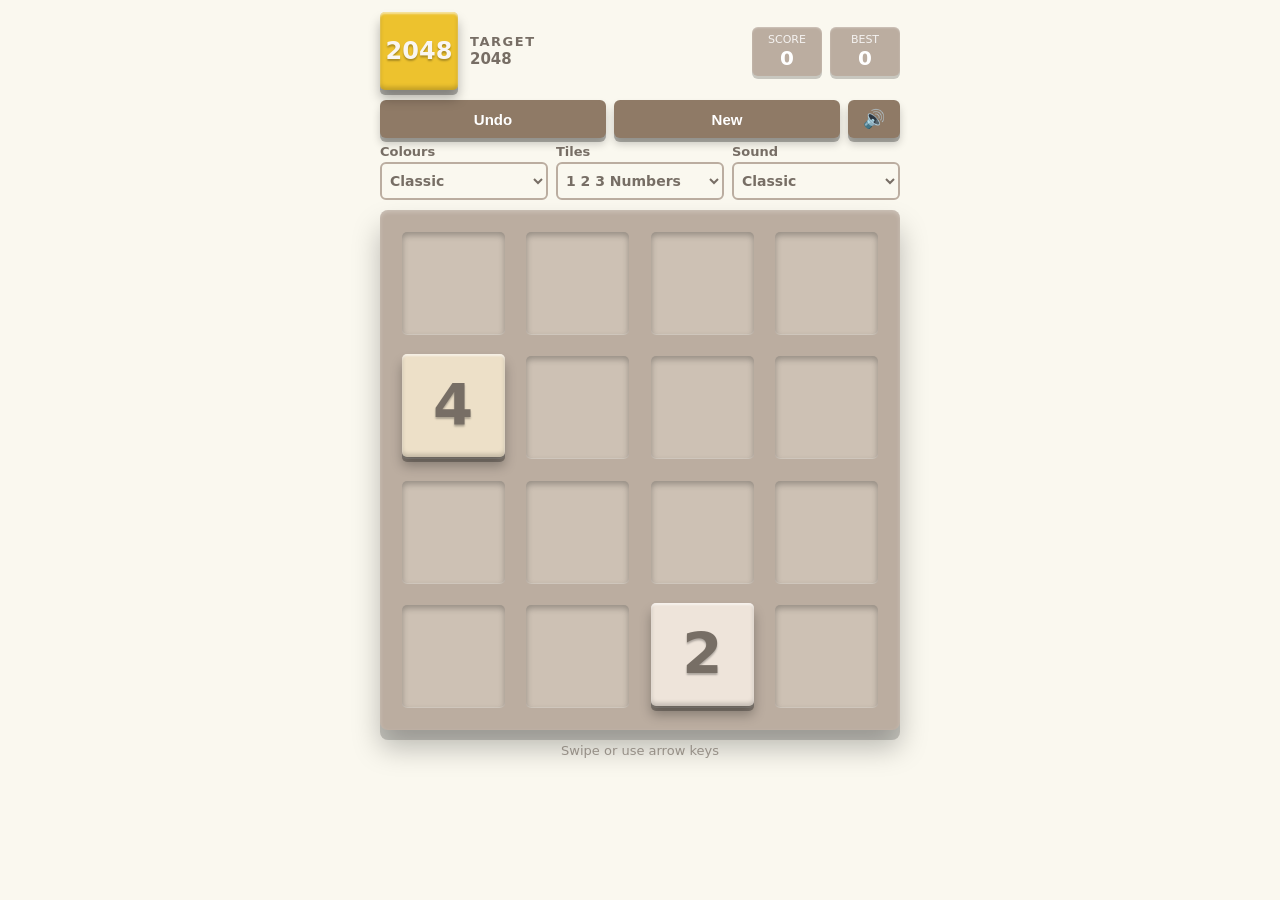
==== 2048/www/index.html @ e352c497 "2048: selectable sound packs (classic, bubble, chime, pistol) Co-Authored-By: Claude Sonnet 5.5 <nor" ====
<!DOCTYPE html>
<html lang="en">
<head>
<meta charset="utf-8">
<meta name="viewport" content="width=device-width, initial-scale=1, maximum-scale=1, user-scalable=no">
<title>2048</title>
<link rel="stylesheet" href="style.css">
</head>
<body>
<main>
  <header>
    <div class="goal"><div id="goal" class="tile"></div><div class="gtxt"><b>TARGET</b><span id="gname"></span></div></div>
    <div class="scores">
      <div class="box"><span>SCORE</span><b id="score">0</b></div>
      <div class="box"><span>BEST</span><b id="best">0</b></div>
    </div>
  </header>
  <div class="bar">
    <button id="undo">Undo</button>
    <button id="new">New</button>
    <button id="snd" aria-label="Sound">🔊</button>
  </div>
  <div class="opts">
    <label>Colours <select id="theme"></select></label>
    <label>Tiles <select id="tileset"></select></label>
    <label>Sound <select id="sndpack"></select></label>
  </div>
  <div id="board" aria-label="Game board"></div>
  <div id="overlay" hidden><div><h2 id="msg"></h2><button id="again">Play again</button><button id="keep" hidden>Keep going</button></div></div>
  <p class="hint">Swipe or use arrow keys</p>
</main>
<script src="lib/three.min.js"></script>
<script src="core3d.js"></script>
<script src="specs3d.js"></script>
<script src="models3d.js"></script>
<script src="photos.js"></script>
<script src="logic.js"></script>
<script src="game.js"></script>
</body>
</html>
---- 2048/www/style.css ----
:root{--gap:2.4vmin;--size:min(92vw,520px);
--bg:#faf8ef;--fg:#776e65;--board:#bbada0;--cell:rgba(238,228,218,.35);--box:#bbada0;--btn:#8f7a66}
*{box-sizing:border-box;-webkit-tap-highlight-color:transparent}
html,body{margin:0;height:100%;background:var(--bg);color:var(--fg);font-family:system-ui,Arial,sans-serif;overscroll-behavior:none;user-select:none;transition:background .3s}
#board{touch-action:none}
main{width:var(--size);margin:0 auto;padding:max(12px,env(safe-area-inset-top)) 0 12px}
header{display:flex;justify-content:space-between;align-items:center}
h1{font-size:clamp(44px,13vw,72px);margin:0}
.scores{display:flex;gap:8px}
.box{background:var(--box);color:#fff;border-radius:6px;padding:6px 14px;text-align:center;min-width:70px}
.box span{display:block;font-size:11px;opacity:.85}
.box b{font-size:20px}
.bar{display:flex;gap:8px;margin:10px 0 6px}
.bar button{flex:1}
.bar #snd{flex:0 0 52px;font-size:18px;padding:8px 0}
.opts{display:flex;gap:10px;margin-bottom:10px;font-size:13px}
.opts label{flex:1;display:flex;flex-direction:column;gap:3px;font-weight:600}
select{font:inherit;font-size:15px;padding:8px;border-radius:6px;border:2px solid var(--box);background:var(--bg);color:var(--fg)}
button{background:var(--btn);color:#fff;border:0;border-radius:6px;padding:10px 16px;font-size:15px;font-weight:bold;cursor:pointer}
button:active{filter:brightness(.88)}
#board{position:relative;width:var(--size);height:var(--size);background:var(--board);border-radius:8px}
.cell,.tile{position:absolute;width:calc((100% - 5*var(--gap))/4);height:calc((100% - 5*var(--gap))/4);border-radius:5px}
.cell{background:var(--cell)}
.tile{display:flex;align-items:center;justify-content:center;font-weight:bold;font-size:calc(var(--size)/9);line-height:1}
.tile.emoji{font-size:calc(var(--size)/7)}
.tile.sm{font-size:calc(var(--size)/11)}
.tile.xs{font-size:calc(var(--size)/14)}
.tile.new{animation:pop .15s}
.tile.merge{animation:bump .18s}
@keyframes pop{from{transform:scale(0)}to{transform:scale(1)}}
@keyframes bump{50%{transform:scale(1.18)}}
#overlay{position:fixed;inset:0;background:color-mix(in srgb,var(--bg) 85%,transparent);display:flex;align-items:center;justify-content:center;text-align:center}
#overlay[hidden]{display:none}
#overlay h2{font-size:40px;margin:0 0 16px}
#overlay button{margin:4px}
.hint{text-align:center;font-size:13px;opacity:.7}
@media (prefers-reduced-motion:reduce){.tile.new,.tile.merge{animation:none}}
.tile svg{width:92%;height:auto;overflow:visible}
/* 3D look */
#board{box-shadow:0 10px 0 rgba(0,0,0,.18),0 18px 28px rgba(0,0,0,.25),inset 0 2px 4px rgba(255,255,255,.25)}
.cell{box-shadow:inset 0 3px 6px rgba(0,0,0,.28),inset 0 -1px 0 rgba(255,255,255,.2)}
.tile{background-image:linear-gradient(160deg,rgba(255,255,255,.38) 0%,rgba(255,255,255,0) 45%,rgba(0,0,0,.22) 100%);
box-shadow:0 5px 0 rgba(0,0,0,.28),0 9px 12px rgba(0,0,0,.28),inset 0 2px 2px rgba(255,255,255,.55),inset 0 -3px 4px rgba(0,0,0,.18);
text-shadow:0 2px 2px rgba(0,0,0,.28);transform:translateY(-2px)}
.tile.emoji{text-shadow:0 4px 5px rgba(0,0,0,.35)}

button{box-shadow:0 4px 0 rgba(0,0,0,.28),0 6px 8px rgba(0,0,0,.2);transition:transform .08s,box-shadow .08s}
button:active{transform:translateY(3px);box-shadow:0 1px 0 rgba(0,0,0,.28)}
.box{box-shadow:0 3px 0 rgba(0,0,0,.2),inset 0 1px 2px rgba(255,255,255,.3)}
h1{text-shadow:0 2px 0 rgba(255,255,255,.4),0 5px 0 rgba(0,0,0,.15),0 8px 10px rgba(0,0,0,.2)}
@keyframes pop{from{transform:translateY(-2px) scale(0)}to{transform:translateY(-2px) scale(1)}}
@keyframes bump{50%{transform:translateY(-2px) scale(1.18)}}
.tile img{width:96%;height:auto;filter:drop-shadow(0 4px 3px rgba(0,0,0,.25));pointer-events:none}

.goal{display:flex;align-items:center;gap:12px}
.goal .tile{position:relative;flex:0 0 auto;width:78px;height:78px;transform:none;font-size:24px;overflow:hidden}
.goal .tile.emoji{font-size:42px}
.goal .tile img{width:94%}
.gtxt{display:flex;flex-direction:column;line-height:1.2}
.gtxt b{font-size:13px;letter-spacing:.12em}
.gtxt span{font-size:15px;font-weight:700}

.tile.photoTile{overflow:hidden;background:#1a1a20!important;box-shadow:0 5px 0 rgba(0,0,0,.28),0 9px 12px rgba(0,0,0,.28),inset 0 0 0 3px var(--ring)}
.tile.photoTile img{width:100%;height:100%;object-fit:cover;filter:none;padding:0;border-radius:0;transform:scale(1.04);
mix-blend-mode:normal;-webkit-mask-image:none;mask-image:none;pointer-events:none}
.tile.photoTile::after{content:"";position:absolute;inset:0;border-radius:inherit;pointer-events:none;box-shadow:inset 0 0 0 3px var(--ring);background:linear-gradient(160deg,rgba(255,255,255,.14),rgba(255,255,255,0) 40%)}
.opts{gap:8px}.opts select{font-size:14px;padding:8px 4px;min-width:0;width:100%}
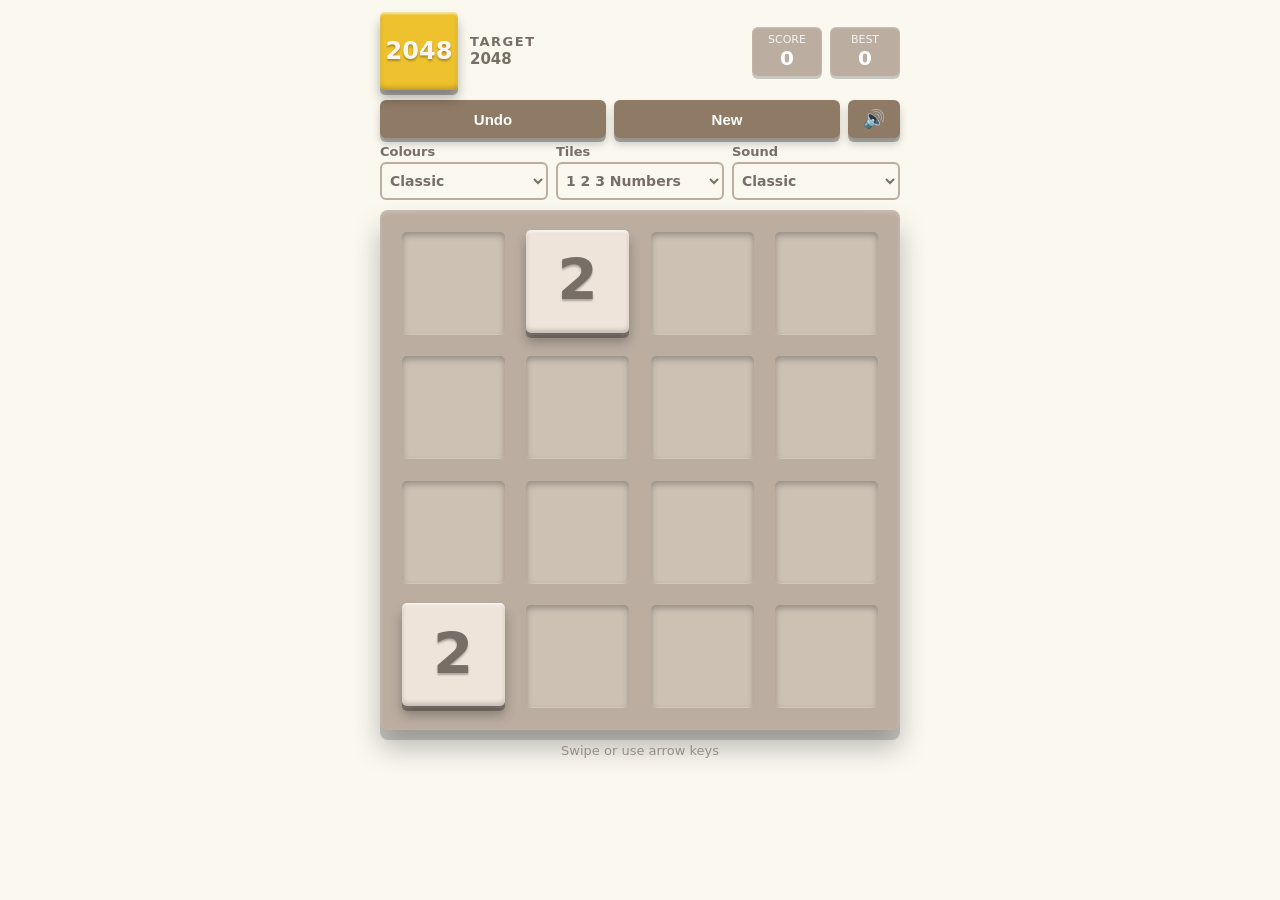
==== commit 63257342: "2048: add Eyewear (original photos) tile set Co-Authored-By: Claude Sonnet 5.5 <noreply@anthropic.co" ====
--- a/2048/www/index.html
+++ b/2048/www/index.html
@@ -34,6 +34,7 @@
 <script src="specs3d.js"></script>
 <script src="models3d.js"></script>
 <script src="photos.js"></script>
+<script src="photos_orig.js"></script>
 <script src="logic.js"></script>
 <script src="game.js"></script>
 </body>
--- a/2048/www/style.css
+++ b/2048/www/style.css
@@ -65,3 +65,6 @@
 mix-blend-mode:normal;-webkit-mask-image:none;mask-image:none;pointer-events:none}
 .tile.photoTile::after{content:"";position:absolute;inset:0;border-radius:inherit;pointer-events:none;box-shadow:inset 0 0 0 3px var(--ring);background:linear-gradient(160deg,rgba(255,255,255,.14),rgba(255,255,255,0) 40%)}
 .opts{gap:8px}.opts select{font-size:14px;padding:8px 4px;min-width:0;width:100%}
+
+.tile.photoOrig{background:#f4f4f6!important;overflow:hidden;box-shadow:0 5px 0 rgba(0,0,0,.28),0 9px 12px rgba(0,0,0,.28),inset 0 0 0 3px var(--ring)}
+.tile.photoOrig img{width:100%;height:auto;object-fit:contain;transform:none;margin:0}
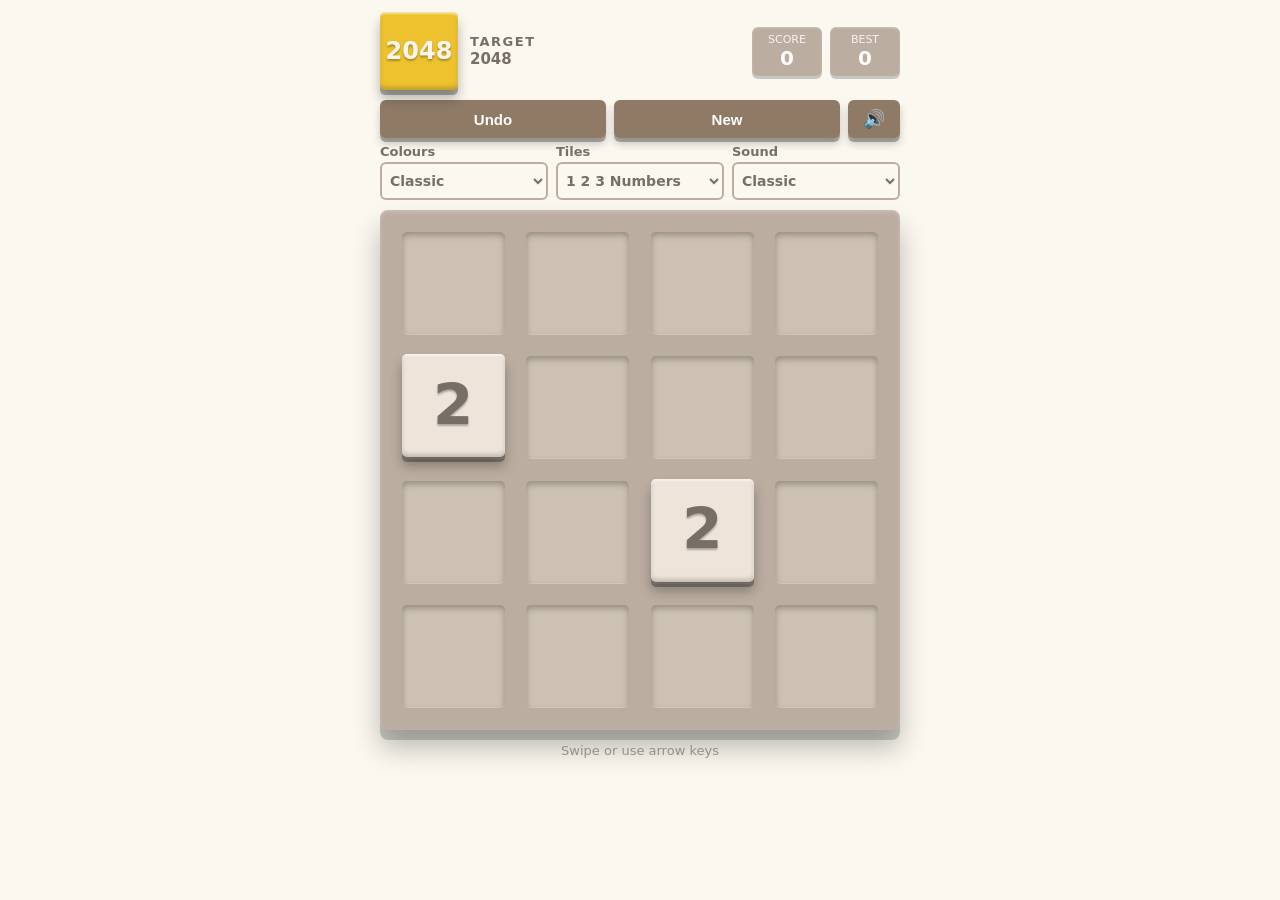
==== commit 7173baa9: "2048: keep only original-photo Eyewear set Co-Authored-By: Claude Sonnet 5.5 <noreply@anthropic.com>" ====
--- a/2048/www/index.html
+++ b/2048/www/index.html
@@ -33,7 +33,6 @@
 <script src="core3d.js"></script>
 <script src="specs3d.js"></script>
 <script src="models3d.js"></script>
-<script src="photos.js"></script>
 <script src="photos_orig.js"></script>
 <script src="logic.js"></script>
 <script src="game.js"></script>
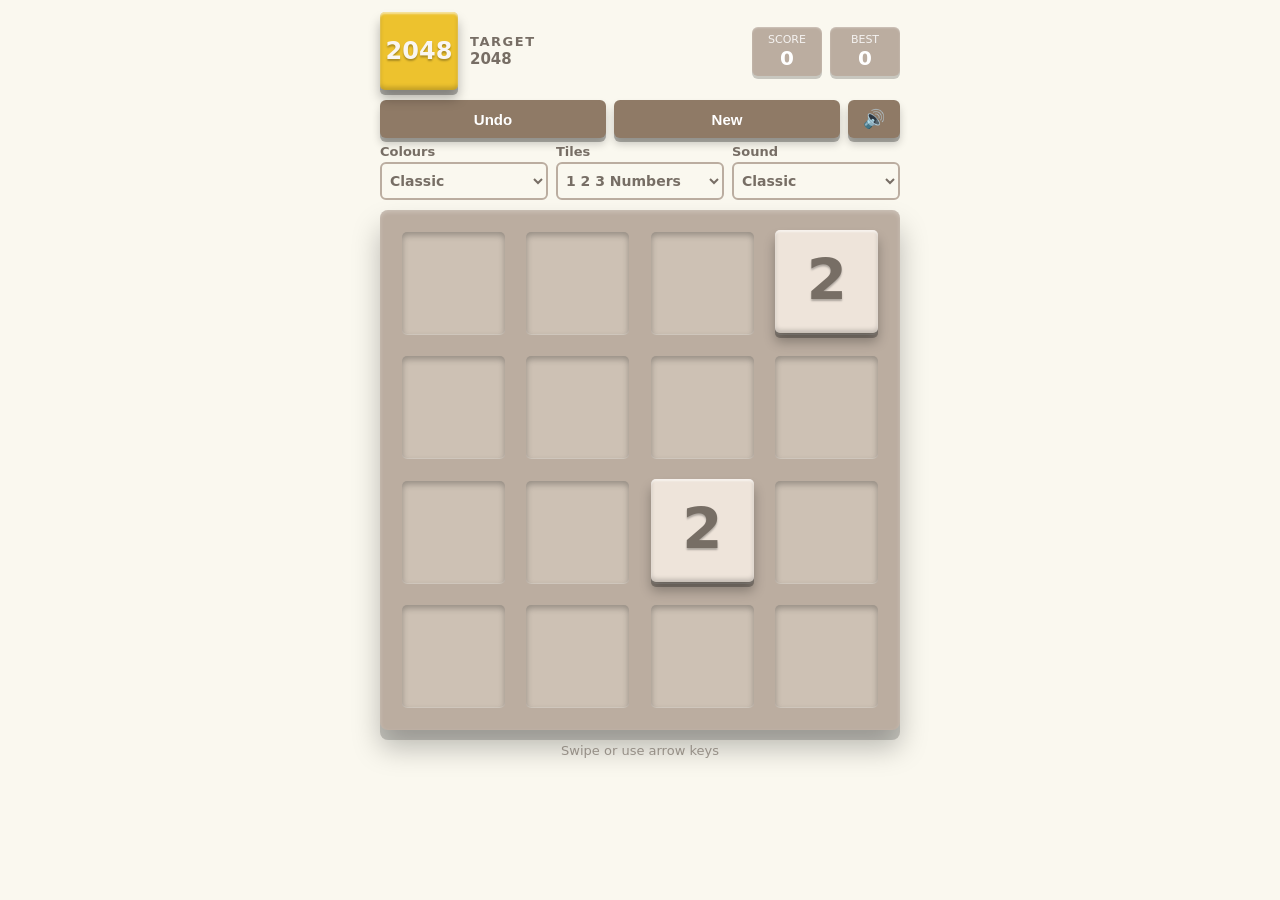
==== commit db19e4aa: "2048: pink sunglasses photo, milestone and high-score celebration sounds Co-Authored-By: Claude Sonn" ====
--- a/2048/www/index.html
+++ b/2048/www/index.html
@@ -26,6 +26,7 @@
     <label>Sound <select id="sndpack"></select></label>
   </div>
   <div id="board" aria-label="Game board"></div>
+  <div id="toast" role="status"></div>
   <div id="overlay" hidden><div><h2 id="msg"></h2><button id="again">Play again</button><button id="keep" hidden>Keep going</button></div></div>
   <p class="hint">Swipe or use arrow keys</p>
 </main>
--- a/2048/www/style.css
+++ b/2048/www/style.css
@@ -68,3 +68,7 @@
 
 .tile.photoOrig{background:#f4f4f6!important;overflow:hidden;box-shadow:0 5px 0 rgba(0,0,0,.28),0 9px 12px rgba(0,0,0,.28),inset 0 0 0 3px var(--ring)}
 .tile.photoOrig img{width:100%;height:auto;object-fit:contain;transform:none;margin:0}
+
+#toast{position:fixed;left:50%;top:max(14px,env(safe-area-inset-top));transform:translate(-50%,-30px);background:#3c3a32;color:#fff;font-weight:800;font-size:20px;padding:10px 22px;border-radius:30px;opacity:0;pointer-events:none;z-index:50;box-shadow:0 6px 18px rgba(0,0,0,.3)}
+#toast.show{animation:toast 2.2s ease forwards}
+@keyframes toast{0%{opacity:0;transform:translate(-50%,-30px) scale(.8)}12%{opacity:1;transform:translate(-50%,0) scale(1.08)}20%{transform:translate(-50%,0) scale(1)}85%{opacity:1;transform:translate(-50%,0)}100%{opacity:0;transform:translate(-50%,-20px)}}
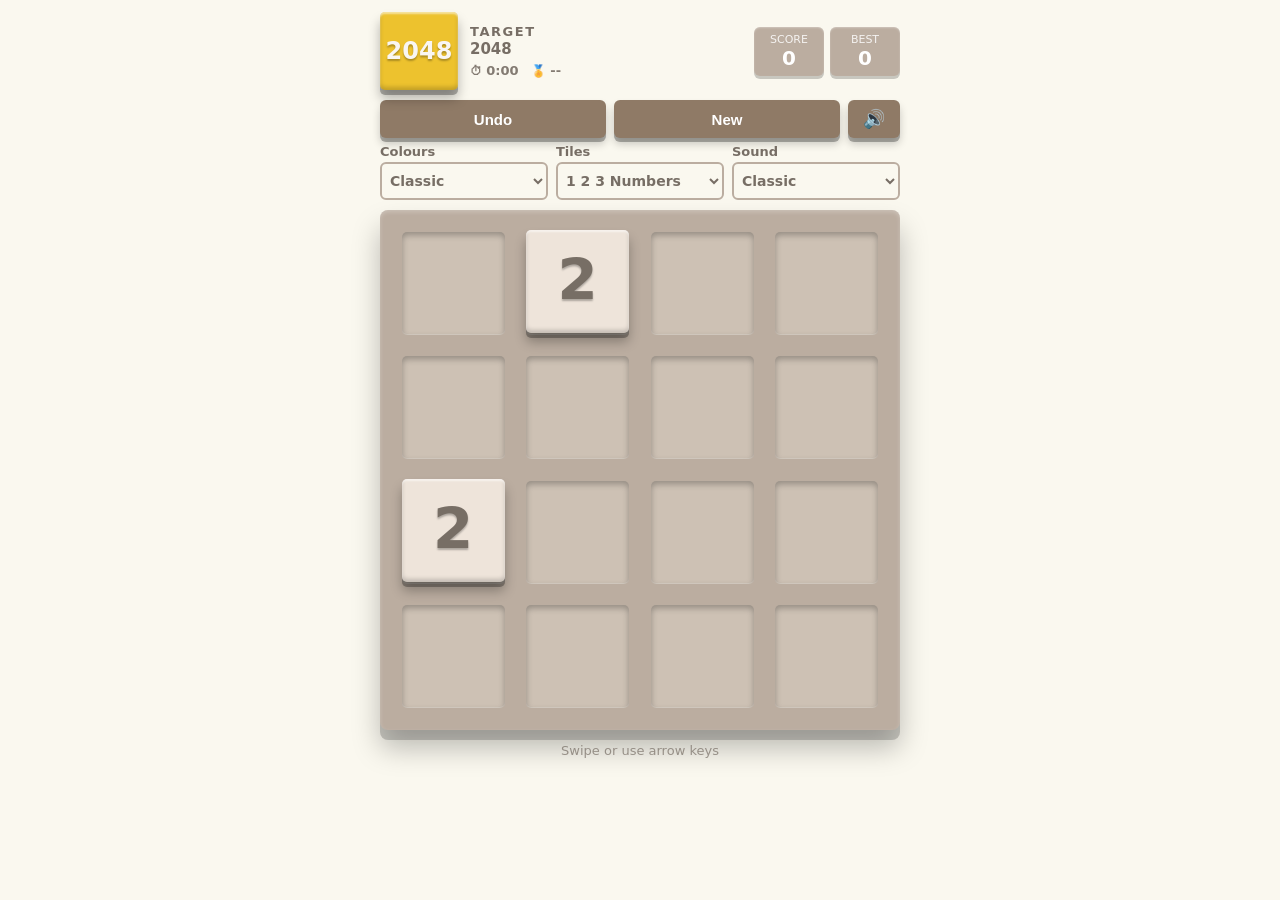
==== commit 6bc25c24: "2048: game timer and saved best time per tile set Co-Authored-By: Claude Sonnet 5.5 <noreply@anthrop" ====
--- a/2048/www/index.html
+++ b/2048/www/index.html
@@ -9,7 +9,7 @@
 <body>
 <main>
   <header>
-    <div class="goal"><div id="goal" class="tile"></div><div class="gtxt"><b>TARGET</b><span id="gname"></span></div></div>
+    <div class="goal"><div id="goal" class="tile"></div><div class="gtxt"><b>TARGET</b><span id="gname"></span><small>⏱ <b id="timeNow">0:00</b> &nbsp; 🏅 <b id="timeBest">--</b></small></div></div>
     <div class="scores">
       <div class="box"><span>SCORE</span><b id="score">0</b></div>
       <div class="box"><span>BEST</span><b id="best">0</b></div>
--- a/2048/www/style.css
+++ b/2048/www/style.css
@@ -6,7 +6,7 @@
 main{width:var(--size);margin:0 auto;padding:max(12px,env(safe-area-inset-top)) 0 12px}
 header{display:flex;justify-content:space-between;align-items:center}
 h1{font-size:clamp(44px,13vw,72px);margin:0}
-.scores{display:flex;gap:8px}
+.scores{display:flex;gap:6px}
 .box{background:var(--box);color:#fff;border-radius:6px;padding:6px 14px;text-align:center;min-width:70px}
 .box span{display:block;font-size:11px;opacity:.85}
 .box b{font-size:20px}
@@ -72,3 +72,7 @@
 #toast{position:fixed;left:50%;top:max(14px,env(safe-area-inset-top));transform:translate(-50%,-30px);background:#3c3a32;color:#fff;font-weight:800;font-size:20px;padding:10px 22px;border-radius:30px;opacity:0;pointer-events:none;z-index:50;box-shadow:0 6px 18px rgba(0,0,0,.3)}
 #toast.show{animation:toast 2.2s ease forwards}
 @keyframes toast{0%{opacity:0;transform:translate(-50%,-30px) scale(.8)}12%{opacity:1;transform:translate(-50%,0) scale(1.08)}20%{transform:translate(-50%,0) scale(1)}85%{opacity:1;transform:translate(-50%,0)}100%{opacity:0;transform:translate(-50%,-20px)}}
+
+.gtxt small{font-size:12px;letter-spacing:0;font-weight:600;margin-top:5px;opacity:.9;white-space:nowrap}
+.gtxt small b{font-size:13px;letter-spacing:0;font-variant-numeric:tabular-nums}
+#overlay h2{font-size:30px;padding:0 12px}
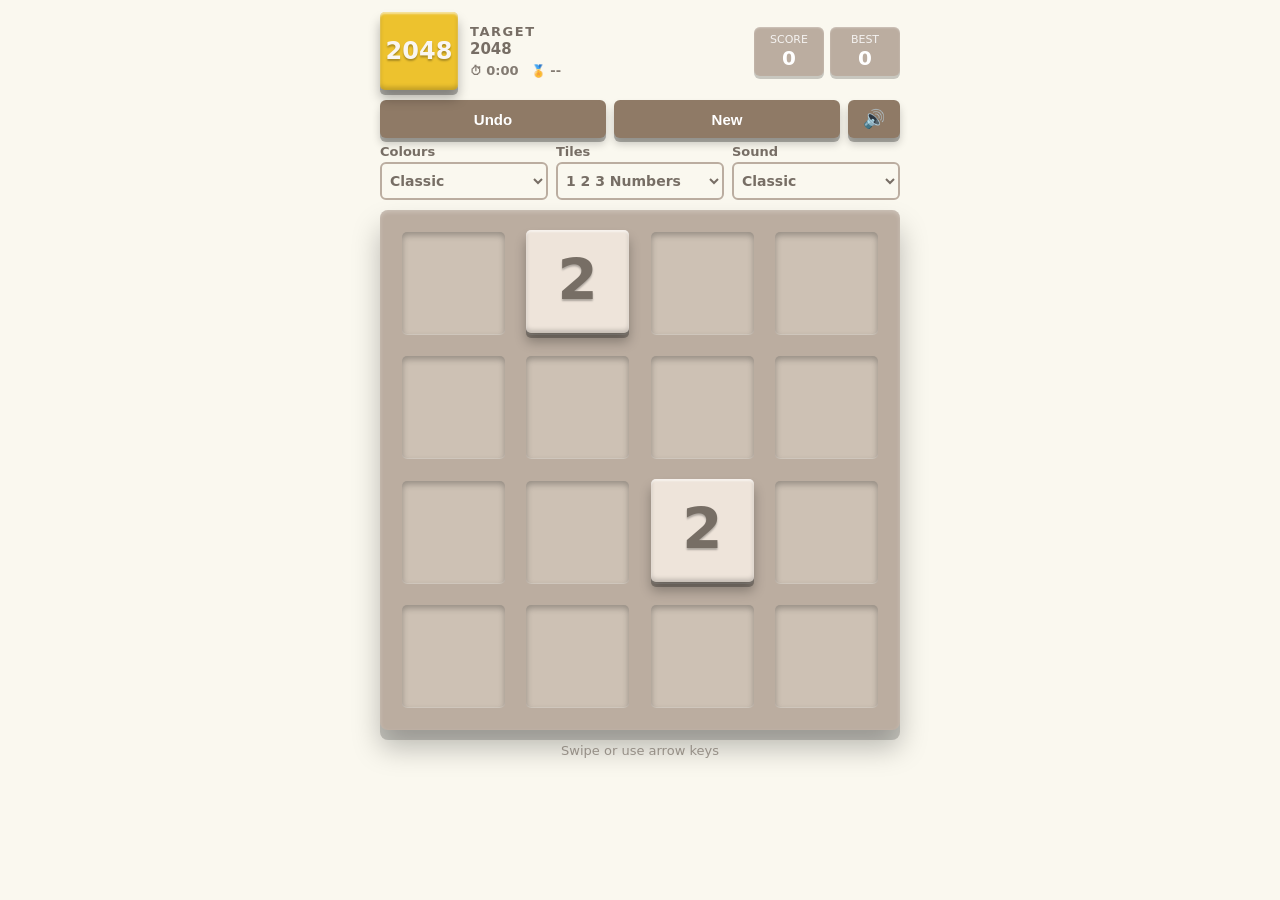
==== commit 941dd6fc: "2048: Indian Tiffins set uses 11 tiffin photos Co-Authored-By: Claude Sonnet 5.5 <noreply@anthropic." ====
--- a/2048/www/index.html
+++ b/2048/www/index.html
@@ -35,6 +35,7 @@
 <script src="specs3d.js"></script>
 <script src="models3d.js"></script>
 <script src="photos_orig.js"></script>
+<script src="photos_food.js"></script>
 <script src="logic.js"></script>
 <script src="game.js"></script>
 </body>
--- a/2048/www/style.css
+++ b/2048/www/style.css
@@ -76,3 +76,6 @@
 .gtxt small{font-size:12px;letter-spacing:0;font-weight:600;margin-top:5px;opacity:.9;white-space:nowrap}
 .gtxt small b{font-size:13px;letter-spacing:0;font-variant-numeric:tabular-nums}
 #overlay h2{font-size:30px;padding:0 12px}
+
+.tile.foodTile{overflow:hidden}
+.tile.foodTile img{width:100%;height:100%;object-fit:contain;filter:drop-shadow(0 2px 3px rgba(0,0,0,.35));pointer-events:none;transform:scale(1.06)}
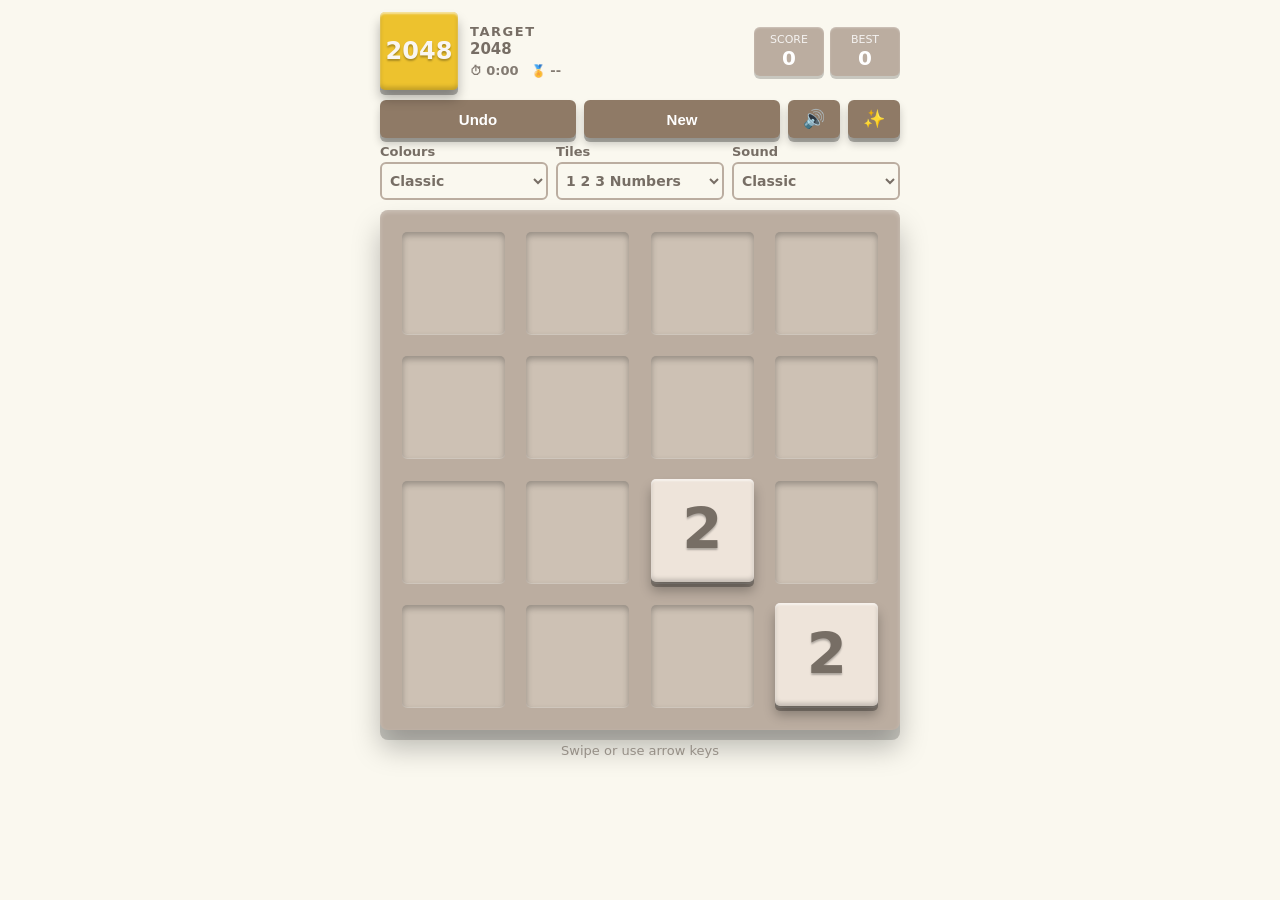
==== commit c08076d5: "2048: tile shine sweep, merge sparkles, glow on big tiles, effects toggle Co-Authored-By: Claude Son" ====
--- a/2048/www/index.html
+++ b/2048/www/index.html
@@ -19,6 +19,7 @@
     <button id="undo">Undo</button>
     <button id="new">New</button>
     <button id="snd" aria-label="Sound">🔊</button>
+    <button id="fx" aria-label="Sparkle effects">✨</button>
   </div>
   <div class="opts">
     <label>Colours <select id="theme"></select></label>
--- a/2048/www/style.css
+++ b/2048/www/style.css
@@ -79,3 +79,24 @@
 
 .tile.foodTile{overflow:hidden}
 .tile.foodTile img{width:100%;height:100%;object-fit:contain;filter:drop-shadow(0 2px 3px rgba(0,0,0,.35));pointer-events:none;transform:scale(1.06)}
+
+/* ---- shine & sparkle ---- */
+.bar #fx{flex:0 0 52px;font-size:18px;padding:8px 0}
+.tile{overflow:hidden}
+.tile::before{content:"";position:absolute;top:-25%;left:-70%;width:42%;height:150%;z-index:4;pointer-events:none;
+ background:linear-gradient(100deg,rgba(255,255,255,0),rgba(255,255,255,.62) 50%,rgba(255,255,255,0));
+ transform:skewX(-18deg);animation:sweep 3.8s ease-in-out infinite;animation-delay:var(--d,0s)}
+@keyframes sweep{0%,68%{left:-70%}100%{left:135%}}
+.tile.glow{animation:glow 2.4s ease-in-out infinite}
+.tile.glow.new{animation:pop .15s,glow 2.4s ease-in-out .15s infinite}
+.tile.glow.merge{animation:bump .18s,glow 2.4s ease-in-out .18s infinite}
+@keyframes glow{0%,100%{filter:drop-shadow(0 0 0 rgba(255,214,90,0))}50%{filter:drop-shadow(0 0 9px rgba(255,214,90,.95))}}
+.tile.legend{animation:legend 1.8s linear infinite}
+@keyframes legend{0%{filter:drop-shadow(0 0 10px #ff5a5a)}25%{filter:drop-shadow(0 0 12px #ffd23a)}50%{filter:drop-shadow(0 0 10px #5aff8a)}75%{filter:drop-shadow(0 0 12px #5ab4ff)}100%{filter:drop-shadow(0 0 10px #ff5a5a)}}
+.burst{position:absolute;width:calc((100% - 5*var(--gap))/4);height:calc((100% - 5*var(--gap))/4);pointer-events:none;z-index:6}
+.burst i{position:absolute;left:50%;top:50%;width:9px;height:9px;margin:-4px 0 0 -4px;
+ clip-path:polygon(50% 0,62% 38%,100% 50%,62% 62%,50% 100%,38% 62%,0 50%,38% 38%);opacity:0;animation:fly .7s ease-out forwards}
+@keyframes fly{0%{opacity:1;transform:translate(0,0) scale(.3)}25%{opacity:1}100%{opacity:0;transform:translate(var(--x),var(--y)) scale(calc(var(--s) * 1.8)) rotate(120deg)}}
+.nofx .tile::before,.nofx .burst{display:none}
+.nofx .tile.glow,.nofx .tile.legend{animation:none;filter:none}
+@media (prefers-reduced-motion:reduce){.tile::before,.tile.glow,.tile.legend{animation:none}.burst{display:none}}
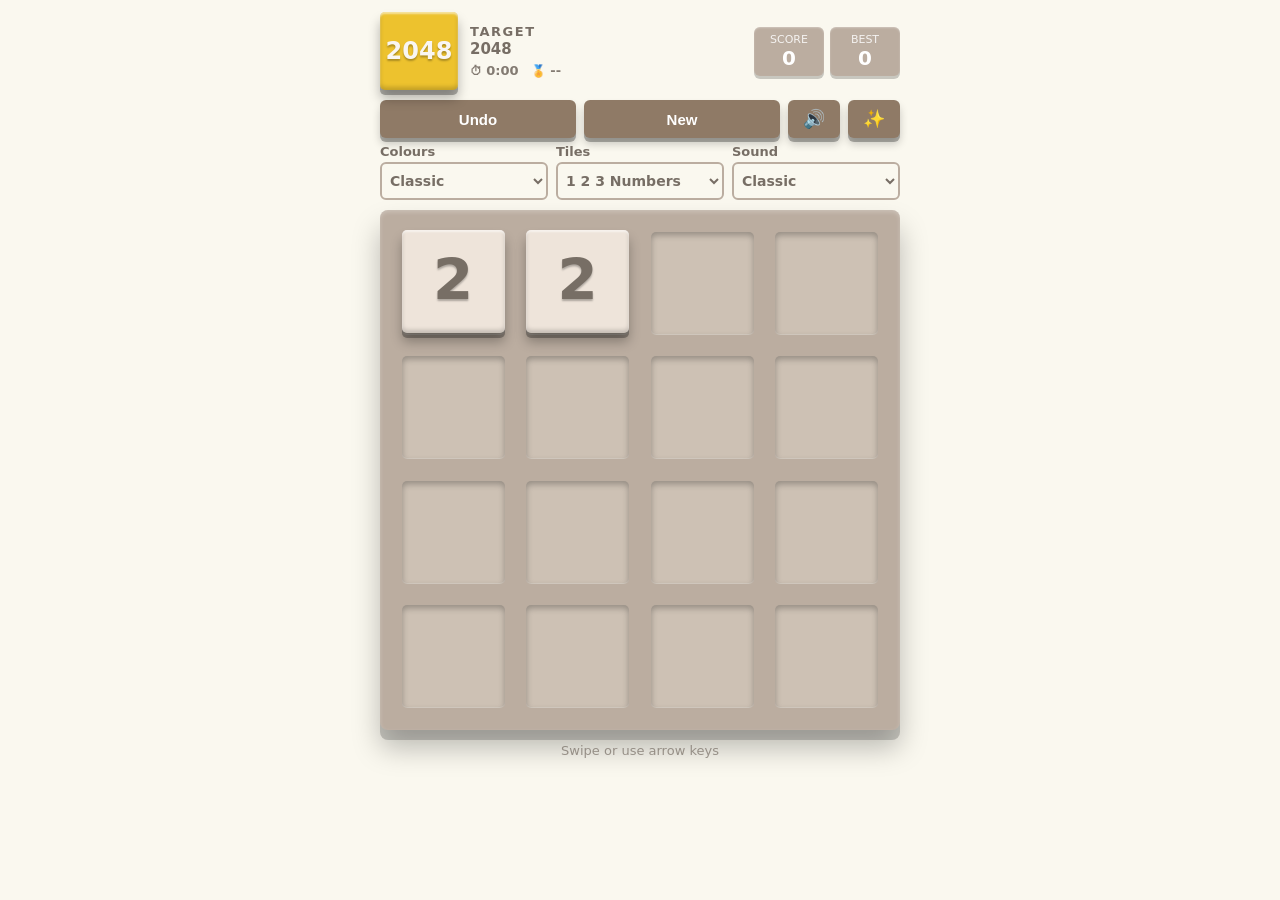
==== commit a9ece54c: "2048: Animals set uses 11 animal photos Co-Authored-By: Claude Sonnet 5.5 <noreply@anthropic.com> Cl" ====
--- a/2048/www/index.html
+++ b/2048/www/index.html
@@ -37,6 +37,7 @@
 <script src="models3d.js"></script>
 <script src="photos_orig.js"></script>
 <script src="photos_food.js"></script>
+<script src="photos_animals.js"></script>
 <script src="logic.js"></script>
 <script src="game.js"></script>
 </body>
